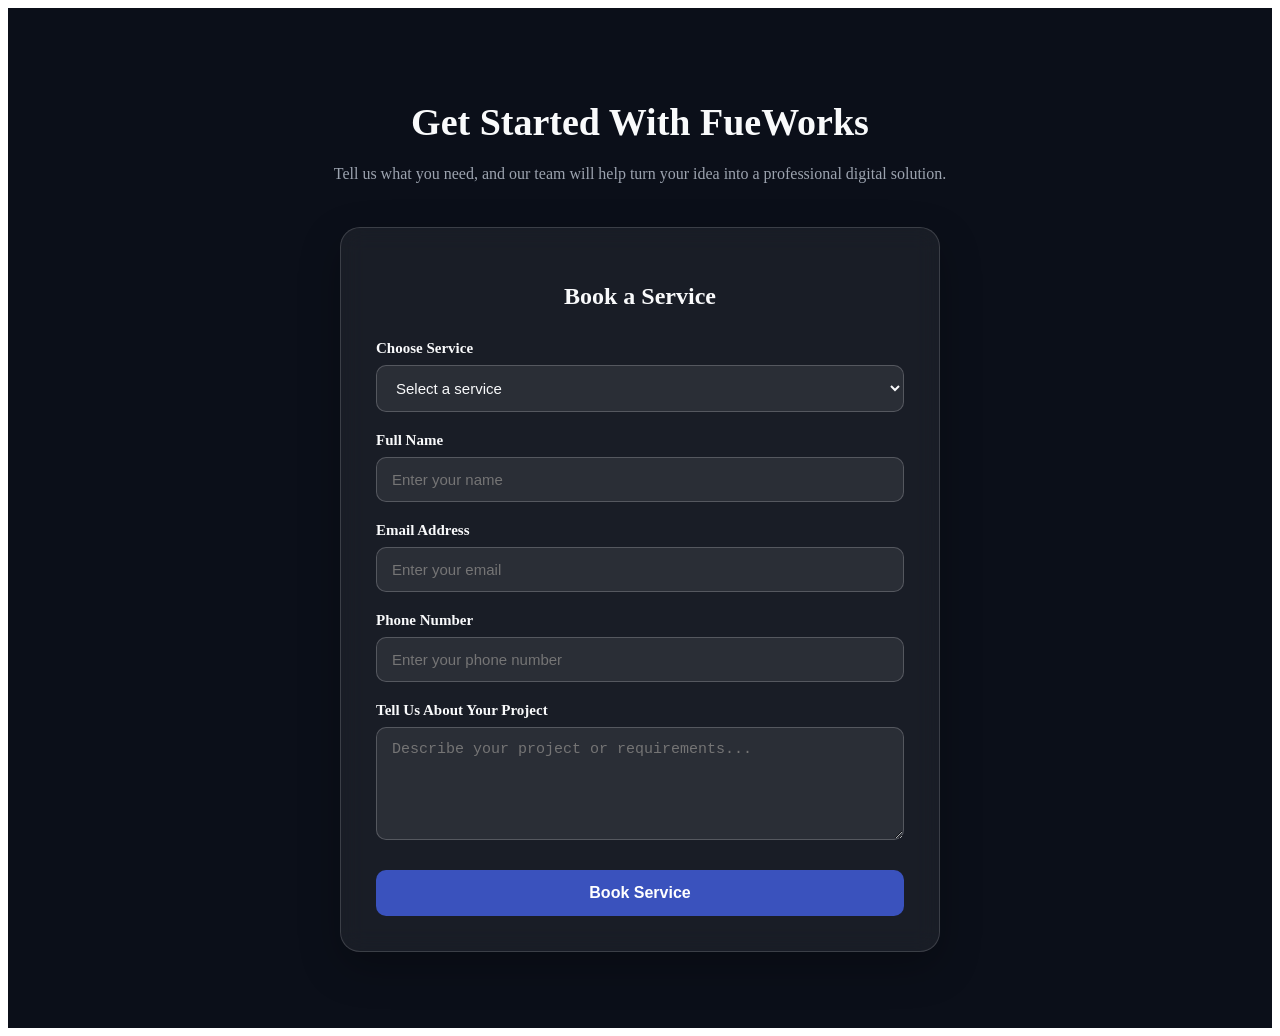
==== html/getService.html @ 1ae4ab77 "add:get service page" ====
<!DOCTYPE html>
<html lang="en">
<head>
    <meta charset="UTF-8">
    <meta name="viewport" content="width=device-width, initial-scale=1.0">
    <title>Get Service | FueWorks</title>
    <link rel="stylesheet" href="/css/getservice.css">
</head>

<body>

    <section class="get-service">

        <div class="service-header">
            <h1>Get Started With FueWorks</h1>
            <p>
                Tell us what you need, and our team will help turn your
                idea into a professional digital solution.
            </p>
        </div>

        <div class="service-form-container">

            <form class="service-form">

                <h2>Book a Service</h2>

                <!-- Service Selection -->
                <div class="form-group">
                    <label for="service">Choose Service</label>

                    <select id="service" name="service" required>
                        <option value="" disabled selected>
                            Select a service
                        </option>

                        <option value="web-application">
                            Web Application
                        </option>

                        <option value="mobile-application">
                            Mobile Application
                        </option>

                        <option value="both">
                            Web & Mobile Application
                        </option>
                    </select>
                </div>

                <!-- Name -->
                <div class="form-group">
                    <label for="name">Full Name</label>

                    <input
                        type="text"
                        id="name"
                        name="name"
                        placeholder="Enter your name"
                        required
                    >
                </div>

                <!-- Email -->
                <div class="form-group">
                    <label for="email">Email Address</label>

                    <input
                        type="email"
                        id="email"
                        name="email"
                        placeholder="Enter your email"
                        required
                    >
                </div>

                <!-- Phone -->
                <div class="form-group">
                    <label for="phone">Phone Number</label>

                    <input
                        type="tel"
                        id="phone"
                        name="phone"
                        placeholder="Enter your phone number"
                        required
                    >
                </div>

                <!-- Project Details -->
                <div class="form-group">
                    <label for="message">Tell Us About Your Project</label>

                    <textarea
                        id="message"
                        name="message"
                        rows="5"
                        placeholder="Describe your project or requirements..."
                    ></textarea>
                </div>

                <!-- Submit -->
                <button type="submit">
                    Book Service
                </button>

            </form>

        </div>

    </section>

</body>
</html>
---- css/getservice.css ----
/* ==============================
   GET SERVICE PAGE
   ============================== */
:root {
    --background: #0B0F19;
    --card: rgba(255, 255, 255, 0.08);
    --primary:rgba(198, 98, 228, 0.747);;
    --text: #F9FAFB;
    --muted: #9CA3AF;
    --border: rgba(255, 255, 255, 0.15);
}

.get-service {
    min-height: 100vh;

    padding: 60px 20px;

    background: var(--background);
    color: var(--text);
}


/* ==============================
   HEADER
   ============================== */

.service-header {
    max-width: 700px;

    margin: 0 auto 40px;

    text-align: center;
}

.service-header h1 {
    margin-bottom: 15px;

    font-size: 38px;
}

.service-header p {
    line-height: 1.7;

    color: var(--muted);
}


/* ==============================
   FORM CONTAINER
   ============================== */

.service-form-container {
    max-width: 600px;

    margin: auto;
}


/* ==============================
   FORM CARD
   ============================== */

.service-form {
    padding: 35px;

    background: rgba(255, 255, 255, 0.06);

    border: 1px solid rgba(255, 255, 255, 0.15);

    border-radius: 20px;

    backdrop-filter: blur(12px);

    box-shadow: 0 15px 40px rgba(0, 0, 0, 0.25);
}

.service-form h2 {
    margin-bottom: 30px;

    text-align: center;
}


/* ==============================
   FORM GROUP
   ============================== */

.form-group {
    display: flex;

    flex-direction: column;

    margin-bottom: 20px;
}

.form-group label {
    margin-bottom: 8px;

    font-size: 15px;

    font-weight: 600;
}


/* ==============================
   INPUT / SELECT / TEXTAREA
   ============================== */

.form-group input,
.form-group select,
.form-group textarea {

    width: 100%;

    box-sizing: border-box;

    padding: 13px 15px;

    border: 1px solid rgba(255, 255, 255, 0.2);

    border-radius: 10px;

    background: rgba(255, 255, 255, 0.08);

    color: var(--text);

    outline: none;

    font-size: 15px;
}


/* ==============================
   FOCUS EFFECT
   ============================== */

.form-group input:focus,
.form-group select:focus,
.form-group textarea:focus {

    border-color: rgb(193, 55, 235);

    box-shadow: 0 0 10px rgba(193, 55, 235, 0.25);
}


/* ==============================
   TEXTAREA
   ============================== */

.form-group textarea {
    resize: vertical;
}


/* ==============================
   SELECT OPTIONS
   ============================== */

.form-group select option {
    background: #111827;

    color: white;
}


/* ==============================
   BUTTON
   ============================== */

.service-form button {

    width: 100%;

    padding: 14px;

    margin-top: 10px;

    border: none;

    border-radius: 10px;

    background: rgb(58, 82, 189);

    color: white;

    font-size: 16px;

    font-weight: 600;

    cursor: pointer;

    transition: 0.3s;
}

.service-form button:hover {

    transform: translateY(-2px);

    box-shadow:
        0 8px 20px rgba(58, 82, 189, 0.4);
}


/* ==============================
   MOBILE
   ============================== */

@media (max-width: 600px) {

    .get-service {
        padding: 40px 15px;
    }

    .service-header h1 {
        font-size: 30px;
    }

    .service-form {
        padding: 25px 20px;
    }
}
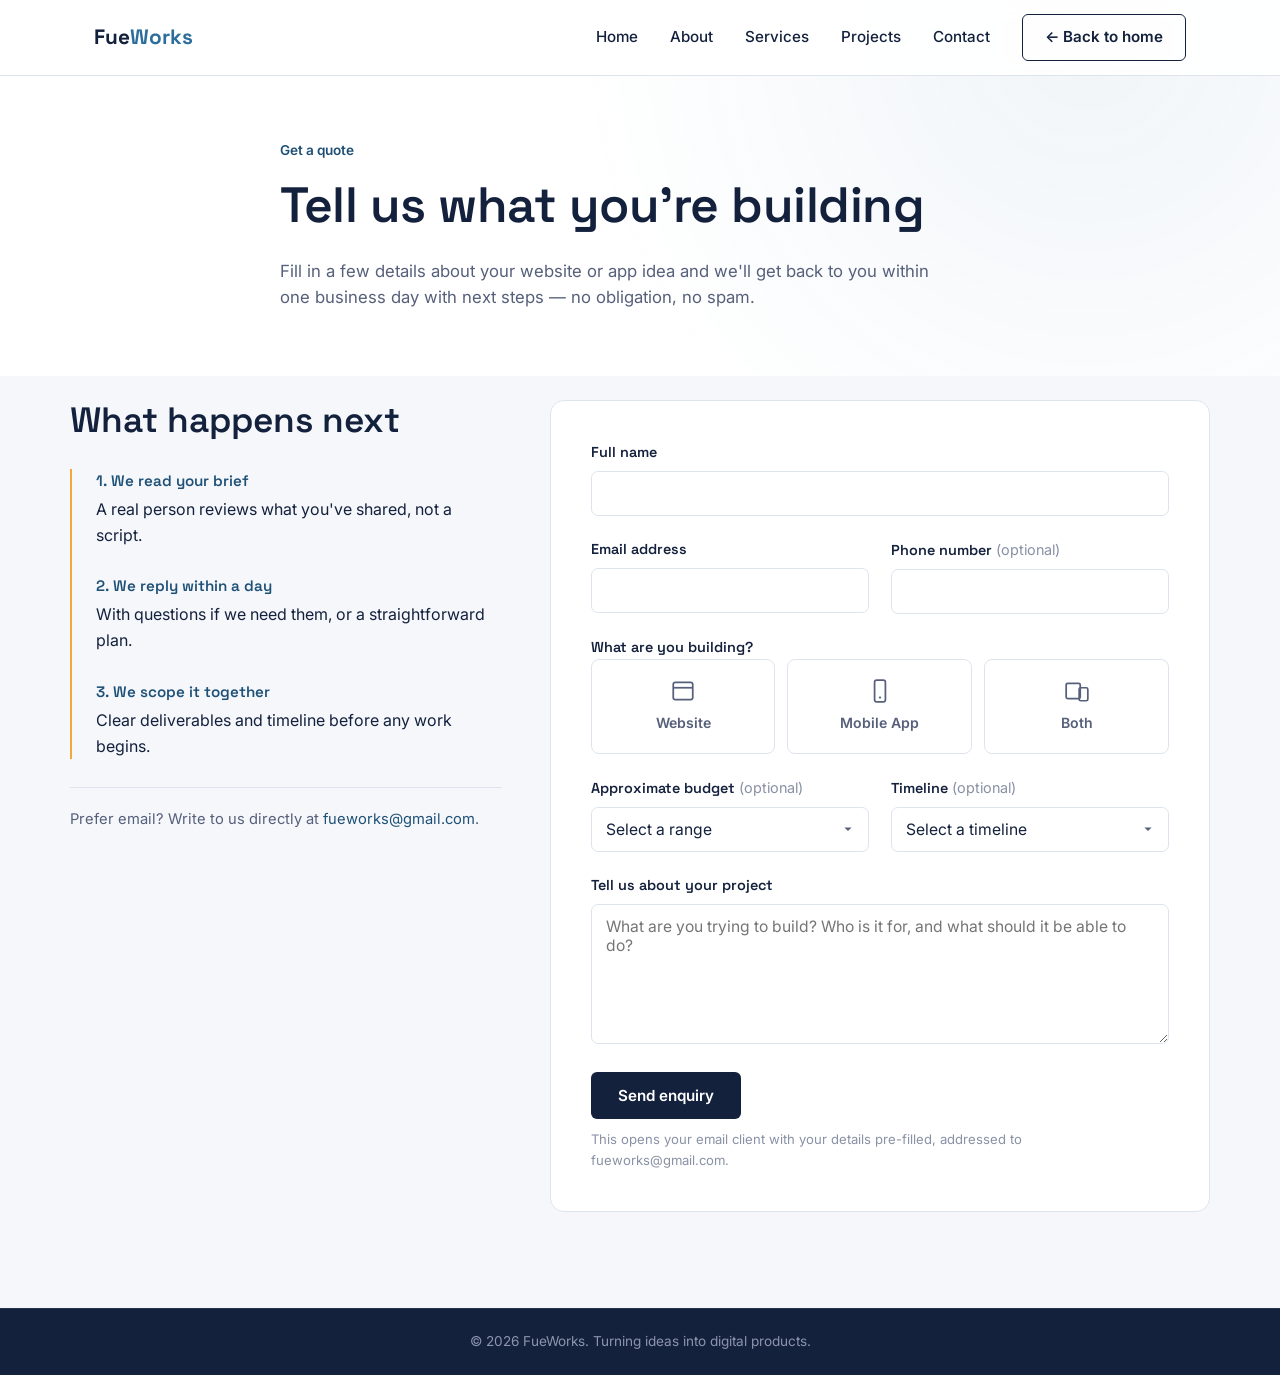
==== commit 0d0d857b: "Replace repository files" ====
--- a/html/getService.html
+++ b/html/getService.html
@@ -1,114 +1,173 @@
 <!DOCTYPE html>
 <html lang="en">
 <head>
-    <meta charset="UTF-8">
-    <meta name="viewport" content="width=device-width, initial-scale=1.0">
-    <title>Get Service | FueWorks</title>
-    <link rel="stylesheet" href="/css/getservice.css">
+<meta charset="UTF-8">
+<meta name="viewport" content="width=device-width, initial-scale=1.0">
+<title>Get a Service Quote — FueWorks</title>
+<meta name="description" content="Tell FueWorks about your website, mobile app or full-stack project and get a response within a business day.">
+<link rel="preconnect" href="https://fonts.googleapis.com">
+<link rel="preconnect" href="https://fonts.gstatic.com" crossorigin>
+<link href="https://fonts.googleapis.com/css2?family=Space+Grotesk:wght@500;600;700&family=Inter:wght@400;500;600&display=swap" rel="stylesheet">
+<link rel="stylesheet" href="/css/index.css">
+<link rel="stylesheet" href="/css/getService.css">
 </head>
-
 <body>
 
-    <section class="get-service">
+<header class="header" id="header">
+    <div class="header-inner">
+        <a href="/html/index.html#hero" class="logo">Fue<span>Works</span></a>
 
-        <div class="service-header">
-            <h1>Get Started With FueWorks</h1>
-            <p>
-                Tell us what you need, and our team will help turn your
-                idea into a professional digital solution.
+        <nav class="nav" id="nav">
+            <a href="../index.html#hero">Home</a>
+            <a href="../index.html#about">About</a>
+            <a href="../index.html#services">Services</a>
+            <a href="../index.html#projects">Projects</a>
+            <a href="../index.html#contact">Contact</a>
+        </nav>
+
+        <a href="../index.html" class="btn btn-ghost nav-cta">← Back to home</a>
+
+        <button class="hamburger" id="navbtn" aria-label="Open menu" aria-expanded="false" aria-controls="nav">
+            <span></span><span></span><span></span>
+        </button>
+    </div>
+</header>
+
+<main>
+
+    <section class="quote-hero">
+        <div class="quote-hero-inner">
+            <p class="hero-kicker">Get a quote</p>
+            <h1>Tell us what you're building</h1>
+            <p class="hero-lead">
+                Fill in a few details about your website or app idea and we'll get back
+                to you within one business day with next steps — no obligation, no spam.
             </p>
         </div>
+    </section>
 
-        <div class="service-form-container">
+    <section class="quote-body">
+        <div class="quote-grid">
 
-            <form class="service-form">
+            <aside class="quote-aside reveal">
+                <h2>What happens next</h2>
+                <dl class="about-facts">
+                    <div>
+                        <dt>1. We read your brief</dt>
+                        <dd>A real person reviews what you've shared, not a script.</dd>
+                    </div>
+                    <div>
+                        <dt>2. We reply within a day</dt>
+                        <dd>With questions if we need them, or a straightforward plan.</dd>
+                    </div>
+                    <div>
+                        <dt>3. We scope it together</dt>
+                        <dd>Clear deliverables and timeline before any work begins.</dd>
+                    </div>
+                </dl>
+                <p class="quote-aside-note">
+                    Prefer email? Write to us directly at
+                    <a href="mailto:fueworks@gmail.com">fueworks@gmail.com</a>.
+                </p>
+            </aside>
 
-                <h2>Book a Service</h2>
+            <div class="quote-form-wrap reveal">
+                <form id="quote-form" class="quote-form" novalidate>
 
-                <!-- Service Selection -->
-                <div class="form-group">
-                    <label for="service">Choose Service</label>
+                    <div class="field">
+                        <label for="q-name">Full name</label>
+                        <input type="text" id="q-name" name="name" autocomplete="name" required>
+                        <span class="field-error" data-error-for="q-name">Please enter your name.</span>
+                    </div>
 
-                    <select id="service" name="service" required>
-                        <option value="" disabled selected>
-                            Select a service
-                        </option>
+                    <div class="field-row">
+                        <div class="field">
+                            <label for="q-email">Email address</label>
+                            <input type="email" id="q-email" name="email" autocomplete="email" required>
+                            <span class="field-error" data-error-for="q-email">Enter a valid email address.</span>
+                        </div>
+                        <div class="field">
+                            <label for="q-phone">Phone number <span class="optional">(optional)</span></label>
+                            <input type="tel" id="q-phone" name="phone" autocomplete="tel">
+                        </div>
+                    </div>
 
-                        <option value="web-application">
-                            Web Application
-                        </option>
+                    <fieldset class="field service-type-field">
+                        <legend>What are you building?</legend>
+                        <div class="service-type-group" role="radiogroup">
+                            <input type="radio" id="type-web" name="project-type" value="Website" required>
+                            <label for="type-web">
+                                <svg viewBox="0 0 24 24" class="type-icon"><rect x="3" y="4" width="18" height="16" rx="2"/><path d="M3 9h18"/></svg>
+                                Website
+                            </label>
 
-                        <option value="mobile-application">
-                            Mobile Application
-                        </option>
+                            <input type="radio" id="type-app" name="project-type" value="Mobile App">
+                            <label for="type-app">
+                                <svg viewBox="0 0 24 24" class="type-icon"><rect x="7" y="2" width="10" height="20" rx="2"/><path d="M11 18h2"/></svg>
+                                Mobile App
+                            </label>
 
-                        <option value="both">
-                            Web & Mobile Application
-                        </option>
-                    </select>
+                            <input type="radio" id="type-both" name="project-type" value="Both">
+                            <label for="type-both">
+                                <svg viewBox="0 0 24 24" class="type-icon"><rect x="2" y="5" width="13" height="14" rx="1.5"/><rect x="14" y="9" width="8" height="12" rx="1.5"/></svg>
+                                Both
+                            </label>
+                        </div>
+                        <span class="field-error" data-error-for="project-type">Choose one option.</span>
+                    </fieldset>
+
+                    <div class="field-row">
+                        <div class="field">
+                            <label for="q-budget">Approximate budget <span class="optional">(optional)</span></label>
+                            <select id="q-budget" name="budget">
+                                <option value="">Select a range</option>
+                                <option>Under ₹50,000</option>
+                                <option>₹50,000 – ₹2,00,000</option>
+                                <option>₹2,00,000 – ₹5,00,000</option>
+                                <option>Above ₹5,00,000</option>
+                                <option>Not sure yet</option>
+                            </select>
+                        </div>
+                        <div class="field">
+                            <label for="q-timeline">Timeline <span class="optional">(optional)</span></label>
+                            <select id="q-timeline" name="timeline">
+                                <option value="">Select a timeline</option>
+                                <option>As soon as possible</option>
+                                <option>1 – 3 months</option>
+                                <option>3 – 6 months</option>
+                                <option>Just exploring options</option>
+                            </select>
+                        </div>
+                    </div>
+
+                    <div class="field">
+                        <label for="q-message">Tell us about your project</label>
+                        <textarea id="q-message" name="message" rows="6" placeholder="What are you trying to build? Who is it for, and what should it be able to do?" required></textarea>
+                        <span class="field-error" data-error-for="q-message">Tell us a little about your project.</span>
+                    </div>
+
+                    <button type="submit" class="btn btn-primary quote-submit">Send enquiry</button>
+                    <p class="quote-form-note">This opens your email client with your details pre-filled, addressed to fueworks@gmail.com.</p>
+                </form>
+
+                <div class="quote-success" id="quote-success" hidden>
+                    <svg viewBox="0 0 40 40" class="success-icon"><circle cx="20" cy="20" r="18"/><path d="M12 20 L17 26 L29 13"/></svg>
+                    <h2>Your email is ready to send</h2>
+                    <p>We've opened your email app with your enquiry filled in — just hit send and we'll reply within one business day.</p>
+                    <button type="button" class="btn btn-ghost" id="quote-reset">Fill in another enquiry</button>
                 </div>
-
-                <!-- Name -->
-                <div class="form-group">
-                    <label for="name">Full Name</label>
-
-                    <input
-                        type="text"
-                        id="name"
-                        name="name"
-                        placeholder="Enter your name"
-                        required
-                    >
-                </div>
-
-                <!-- Email -->
-                <div class="form-group">
-                    <label for="email">Email Address</label>
-
-                    <input
-                        type="email"
-                        id="email"
-                        name="email"
-                        placeholder="Enter your email"
-                        required
-                    >
-                </div>
-
-                <!-- Phone -->
-                <div class="form-group">
-                    <label for="phone">Phone Number</label>
-
-                    <input
-                        type="tel"
-                        id="phone"
-                        name="phone"
-                        placeholder="Enter your phone number"
-                        required
-                    >
-                </div>
-
-                <!-- Project Details -->
-                <div class="form-group">
-                    <label for="message">Tell Us About Your Project</label>
-
-                    <textarea
-                        id="message"
-                        name="message"
-                        rows="5"
-                        placeholder="Describe your project or requirements..."
-                    ></textarea>
-                </div>
-
-                <!-- Submit -->
-                <button type="submit">
-                    Book Service
-                </button>
-
-            </form>
+            </div>
 
         </div>
-
     </section>
 
+</main>
+
+<footer class="footer">
+    <p>© <span id="year"></span> FueWorks. Turning ideas into digital products.</p>
+</footer>
+
+<script src="/js/getService.js"></script>
+<script src="/js/index.js"></script>
 </body>
-</html>+</html>
--- a/css/index.css
+++ b/css/index.css
@@ -0,0 +1,498 @@
+/* ============================================================
+   FueWorks — bright, professional theme
+   Palette: ink navy + blueprint blue + signal amber on paper white
+   Type: Space Grotesk (display) + Inter (body)
+   ============================================================ */
+
+:root{
+    --ink:        #14213D;
+    --blue:       #2C6E9B;
+    --blue-dark:  #1F5177;
+    --amber:      #F2A93B;
+    --amber-dark: #D98F1F;
+    --white:      #FFFFFF;
+    --mist:       #F5F7FB;
+    --line:       #DEE4EE;
+    --slate:      #56607A;
+    --slate-light:#8891A5;
+
+    --font-display: 'Space Grotesk', 'Segoe UI', sans-serif;
+    --font-body: 'Inter', 'Segoe UI', sans-serif;
+
+    --container: 1140px;
+    --radius: 10px;
+    --header-h: 76px;
+}
+
+*, *::before, *::after{ box-sizing: border-box; }
+
+html{ scroll-behavior: smooth; scroll-padding-top: var(--header-h); }
+
+@media (prefers-reduced-motion: reduce){
+    html{ scroll-behavior: auto; }
+    *{ animation-duration: 0.001ms !important; transition-duration: 0.001ms !important; }
+}
+
+body{
+    margin: 0;
+    font-family: var(--font-body);
+    color: var(--ink);
+    background: var(--white);
+    line-height: 1.6;
+    -webkit-font-smoothing: antialiased;
+}
+
+h1, h2, h3, h4{
+    font-family: var(--font-display);
+    color: var(--ink);
+    line-height: 1.15;
+    margin: 0 0 0.5em;
+    font-weight: 600;
+}
+
+h1{ font-size: clamp(2rem, 4.2vw, 3.1rem); letter-spacing: -0.01em; }
+h2{ font-size: clamp(1.6rem, 3vw, 2.2rem); }
+h3{ font-size: 1.15rem; }
+
+p{ margin: 0 0 1em; color: var(--slate); max-width: 62ch; }
+
+a{ color: var(--blue-dark); text-decoration: none; }
+
+img{ max-width: 100%; display: block; }
+
+section{ padding: 96px 24px; }
+
+.section-lead{ font-size: 1.05rem; max-width: 56ch; }
+
+/* -------------------- Buttons -------------------- */
+.btn{
+    display: inline-flex;
+    align-items: center;
+    gap: 8px;
+    padding: 13px 26px;
+    border-radius: 6px;
+    font-family: var(--font-body);
+    font-weight: 600;
+    font-size: 0.95rem;
+    border: 1.5px solid transparent;
+    cursor: pointer;
+    transition: transform 0.15s ease, background 0.15s ease, border-color 0.15s ease, color 0.15s ease;
+}
+.btn-primary{
+    background: var(--ink);
+    color: var(--white);
+}
+.btn-primary:hover{ background: var(--blue-dark); transform: translateY(-1px); }
+
+.btn-ghost{
+    border-color: var(--ink);
+    color: var(--ink);
+    padding: 10px 22px;
+}
+.btn-ghost:hover{ background: var(--ink); color: var(--white); }
+
+.btn-text{
+    color: var(--ink);
+    padding: 13px 4px;
+}
+.btn-text span{ transition: transform 0.2s ease; display: inline-block; }
+.btn-text:hover span{ transform: translateY(3px); }
+
+/* -------------------- Header -------------------- */
+.header{
+    position: fixed;
+    inset: 0 0 auto 0;
+    height: var(--header-h);
+    z-index: 100;
+    background: rgba(255,255,255,0.9);
+    backdrop-filter: blur(8px);
+    border-bottom: 1px solid var(--line);
+}
+.header-inner{
+    max-width: var(--container);
+    margin: 0 auto;
+    height: 100%;
+    padding: 0 24px;
+    display: flex;
+    align-items: center;
+    justify-content: space-between;
+    gap: 24px;
+}
+.logo{
+    font-family: var(--font-display);
+    font-size: 1.3rem;
+    font-weight: 700;
+    color: var(--ink);
+}
+.logo span{ color: var(--blue); }
+
+.nav{
+    display: flex;
+    gap: 32px;
+    margin-left: auto;
+}
+.nav a{
+    color: var(--ink);
+    font-weight: 500;
+    font-size: 0.95rem;
+    position: relative;
+    padding: 4px 0;
+}
+.nav a::after{
+    content: '';
+    position: absolute;
+    left: 0; right: 100%; bottom: 0;
+    height: 2px;
+    background: var(--amber);
+    transition: right 0.2s ease;
+}
+.nav a:hover::after{ right: 0; }
+
+.nav-cta{ margin-left: 8px; flex-shrink: 0; }
+
+.hamburger{
+    display: none;
+    flex-direction: column;
+    justify-content: center;
+    gap: 5px;
+    width: 40px; height: 40px;
+    background: none;
+    border: none;
+    cursor: pointer;
+}
+.hamburger span{
+    display: block;
+    width: 22px; height: 2px;
+    background: var(--ink);
+    margin: 0 auto;
+    transition: transform 0.25s ease, opacity 0.25s ease;
+}
+.hamburger[aria-expanded="true"] span:nth-child(1){ transform: translateY(7px) rotate(45deg); }
+.hamburger[aria-expanded="true"] span:nth-child(2){ opacity: 0; }
+.hamburger[aria-expanded="true"] span:nth-child(3){ transform: translateY(-7px) rotate(-45deg); }
+
+/* -------------------- Hero -------------------- */
+.hero{
+    padding-top: calc(var(--header-h) + 64px);
+    padding-bottom: 72px;
+    background:
+        radial-gradient(circle at 85% 20%, rgba(44,110,155,0.07), transparent 45%),
+        var(--white);
+}
+.hero-grid{
+    max-width: var(--container);
+    margin: 0 auto;
+    display: grid;
+    grid-template-columns: 1.05fr 0.95fr;
+    gap: 48px;
+    align-items: center;
+}
+.hero-kicker{
+    font-size: 0.85rem;
+    color: var(--blue-dark);
+    font-weight: 600;
+    margin-bottom: 14px;
+}
+.hero-lead{ font-size: 1.08rem; }
+.hero-actions{
+    display: flex;
+    align-items: center;
+    gap: 18px;
+    margin-top: 8px;
+    flex-wrap: wrap;
+}
+
+.hero-diagram{ width: 100%; }
+.blueprint-svg{ width: 100%; height: auto; }
+.bp-grid path{ stroke: var(--line); stroke-width: 1; }
+.bp-path{
+    fill: none;
+    stroke: var(--blue);
+    stroke-width: 2;
+    stroke-linecap: round;
+    stroke-dasharray: 620;
+    stroke-dashoffset: 620;
+    animation: draw 1.8s ease forwards 0.3s;
+}
+@keyframes draw{ to{ stroke-dashoffset: 0; } }
+
+.bp-node circle{ fill: var(--white); stroke: var(--blue); stroke-width: 2; }
+.bp-node-accent circle{ stroke: var(--amber); fill: var(--amber); }
+.bp-icon-line{ fill: none; stroke: var(--blue); stroke-width: 1.6; stroke-linecap: round; }
+.bp-icon-fill{ fill: var(--white); }
+.bp-check{ fill: none; stroke: var(--blue); stroke-width: 1.8; stroke-linecap: round; stroke-linejoin: round; }
+.bp-node{
+    opacity: 0;
+    animation: pop 0.5s ease forwards;
+}
+.bp-node:nth-of-type(1){ animation-delay: 0.35s; }
+.bp-node:nth-of-type(2){ animation-delay: 0.9s; }
+.bp-node:nth-of-type(3){ animation-delay: 1.45s; }
+.bp-node:nth-of-type(4){ animation-delay: 1.95s; }
+@keyframes pop{ from{ opacity: 0; transform: scale(0.6); } to{ opacity: 1; transform: scale(1); } }
+
+.bp-label{
+    font-family: var(--font-body);
+    font-size: 12px;
+    font-weight: 600;
+    fill: var(--slate);
+    opacity: 0;
+    animation: pop 0.5s ease forwards;
+}
+.bp-label:nth-of-type(1){ animation-delay: 0.5s; }
+
+text.bp-label{ animation: fadeIn 0.4s ease forwards; opacity: 0; }
+text.bp-label:nth-child(6){ animation-delay: 0.55s; }
+text.bp-label:nth-child(9){ animation-delay: 1.1s; }
+text.bp-label:nth-child(12){ animation-delay: 1.65s; }
+text.bp-label:nth-child(15){ animation-delay: 2.15s; }
+@keyframes fadeIn{ to{ opacity: 1; } }
+
+/* -------------------- Scroll reveal -------------------- */
+.reveal{
+    opacity: 0;
+    transform: translateY(18px);
+    transition: opacity 0.6s ease, transform 0.6s ease;
+}
+.reveal.is-visible{ opacity: 1; transform: translateY(0); }
+
+.service-grid .reveal:nth-child(2){ transition-delay: 0.05s; }
+.service-grid .reveal:nth-child(3){ transition-delay: 0.1s; }
+.service-grid .reveal:nth-child(4){ transition-delay: 0.15s; }
+.service-grid .reveal:nth-child(5){ transition-delay: 0.2s; }
+.service-grid .reveal:nth-child(6){ transition-delay: 0.25s; }
+
+/* -------------------- About -------------------- */
+.about{ background: var(--mist); }
+.about-inner{
+    max-width: var(--container);
+    margin: 0 auto;
+    display: grid;
+    grid-template-columns: 1.4fr 1fr;
+    gap: 56px;
+}
+.about-copy span{ color: var(--blue-dark); font-weight: 600; }
+.about-callout{
+    font-family: var(--font-display);
+    font-size: 1.2rem;
+    color: var(--ink);
+    font-weight: 600;
+    margin-top: 1.4em;
+}
+.about-facts{
+    margin: 0;
+    display: flex;
+    flex-direction: column;
+    gap: 26px;
+    border-left: 2px solid var(--amber);
+    padding-left: 28px;
+}
+.about-facts dt{
+    font-family: var(--font-display);
+    font-weight: 600;
+    color: var(--blue-dark);
+    font-size: 0.95rem;
+    margin-bottom: 4px;
+}
+.about-facts dd{
+    margin: 0;
+    color: var(--ink);
+    font-size: 1rem;
+}
+
+/* -------------------- Services -------------------- */
+.service-inner{ max-width: var(--container); margin: 0 auto; }
+.service-grid{
+    display: grid;
+    grid-template-columns: repeat(3, 1fr);
+    gap: 1px;
+    background: var(--line);
+    border: 1px solid var(--line);
+    margin-top: 48px;
+    border-radius: var(--radius);
+    overflow: hidden;
+}
+.service-card{
+    background: var(--white);
+    padding: 34px 30px;
+    transition: background 0.2s ease;
+}
+.service-card:hover{ background: var(--mist); }
+.service-icon{
+    width: 38px; height: 38px;
+    fill: none;
+    stroke: var(--blue);
+    stroke-width: 1.6;
+    margin-bottom: 18px;
+}
+.service-card h3{ margin-bottom: 8px; }
+.service-card p{ font-size: 0.95rem; margin-bottom: 0; }
+
+.get-service{ text-align: center; margin-top: 52px; }
+
+/* -------------------- Workflow -------------------- */
+.workflow{ background: var(--mist); text-align: center; }
+.workflow h2, .workflow .section-lead{ max-width: none; margin-left: auto; margin-right: auto; }
+.timeline{
+    position: relative;
+    max-width: var(--container);
+    margin: 56px auto 0;
+    display: grid;
+    grid-template-columns: repeat(5, 1fr);
+    gap: 20px;
+    text-align: left;
+}
+.timeline-line{
+    position: absolute;
+    top: 13px;
+    left: 0%;
+    width: 80%;
+    height: 4px;
+    display: none;
+}
+.timeline-line line{
+    stroke: var(--line);
+    stroke-width: 4;
+}
+.work-step{ position: relative; padding-top: 40px; }
+.step-num{
+    position: absolute;
+    top: 0; left: 0;
+    font-family: var(--font-display);
+    font-weight: 700;
+    font-size: 0.85rem;
+    color: var(--white);
+    background: var(--ink);
+    width: 26px; height: 26px;
+    border-radius: 50%;
+    display: flex;
+    align-items: center;
+    justify-content: center;
+}
+.work-step h3{ font-size: 1rem; margin-bottom: 6px; }
+.work-step p{ font-size: 0.9rem; margin-bottom: 0; }
+
+/* -------------------- Projects -------------------- */
+.projects{ max-width: var(--container); margin: 0 auto; }
+.project-grid{
+    display: grid;
+    grid-template-columns: 1fr 1fr;
+    gap: 24px;
+    margin-top: 40px;
+}
+.project-card{
+    display: block;
+    padding: 36px;
+    border: 1px solid var(--line);
+    border-radius: var(--radius);
+    background: var(--white);
+    transition: border-color 0.2s ease, transform 0.2s ease;
+}
+.project-card:hover{ border-color: var(--blue); transform: translateY(-3px); }
+.project-tag{
+    display: inline-block;
+    font-size: 0.78rem;
+    font-weight: 600;
+    color: var(--amber-dark);
+    background: rgba(242,169,59,0.14);
+    padding: 4px 10px;
+    border-radius: 4px;
+    margin-bottom: 14px;
+}
+.project-card h3{ margin-bottom: 8px; }
+.project-link{ color: var(--blue-dark); font-weight: 600; font-size: 0.92rem; }
+
+/* -------------------- Contact -------------------- */
+.contact{
+    background: var(--ink);
+    color: var(--white);
+}
+.contact-inner{
+    max-width: var(--container);
+    margin: 0 auto;
+    display: grid;
+    grid-template-columns: 1fr 1fr;
+    gap: 56px;
+    align-items: start;
+}
+.contact h2{ color: var(--white); }
+.contact-intro p{ color: #C4CBDA; }
+.contact-details{
+    display: grid;
+    grid-template-columns: 1fr 1fr;
+    gap: 28px 24px;
+}
+.contact-details a, .contact-details span:last-child{ color: var(--white); font-weight: 500; }
+.contact-details a:hover{ color: var(--amber); }
+.contact-label{
+    display: block;
+    font-size: 0.78rem;
+    text-transform: none;
+    color: #8B94AC;
+    margin-bottom: 4px;
+}
+
+/* -------------------- Footer -------------------- */
+.footer{
+    text-align: center;
+    padding: 22px 24px;
+    background: var(--ink);
+    border-top: 1px solid rgba(255,255,255,0.08);
+}
+.footer p{
+    margin: 0;
+    color: #8B94AC;
+    font-size: 0.85rem;
+    max-width: none;
+}
+
+/* -------------------- Responsive -------------------- */
+@media (min-width: 861px){
+    .timeline-line{ display: block; }
+}
+
+@media (max-width: 1024px){
+    .service-grid{ grid-template-columns: repeat(2, 1fr); }
+}
+
+@media (max-width: 860px){
+    .nav, .nav-cta{ display: none; }
+    .hamburger{ display: flex; }
+
+    .header.nav-open .nav{
+        display: flex;
+        flex-direction: column;
+        position: absolute;
+        top: var(--header-h);
+        left: 0; right: 0;
+        background: var(--white);
+        padding: 20px 24px 28px;
+        border-bottom: 1px solid var(--line);
+        gap: 18px;
+    }
+    .header.nav-open .nav-cta{
+        display: inline-flex;
+        position: absolute;
+        top: calc(var(--header-h) + 200px);
+        left: 24px;
+    }
+
+    .hero-grid{ grid-template-columns: 1fr; }
+    .hero-diagram{ order: -1; max-width: 340px; margin: 0 auto; }
+
+    .about-inner{ grid-template-columns: 1fr; }
+    .about-facts{ border-left: none; border-top: 2px solid var(--amber); padding-left: 0; padding-top: 24px; }
+
+    .service-grid{ grid-template-columns: 1fr; }
+
+    .timeline{ grid-template-columns: 1fr; gap: 32px; }
+
+    .project-grid{ grid-template-columns: 1fr; }
+
+    .contact-inner{ grid-template-columns: 1fr; gap: 40px; }
+}
+
+@media (max-width: 480px){
+    section{ padding: 72px 20px; }
+    .contact-details{ grid-template-columns: 1fr; }
+}
--- a/css/getService.css
+++ b/css/getService.css
@@ -0,0 +1,234 @@
+/* ============================================================
+   Get Service page — extends index.css tokens
+   ============================================================ */
+:root{
+    --ink:        #14213D;
+    --blue:       #2C6E9B;
+    --blue-dark:  #1F5177;
+    --amber:      #F2A93B;
+    --amber-dark: #D98F1F;
+    --white:      #FFFFFF;
+    --mist:       #F5F7FB;
+    --line:       #DEE4EE;
+    --slate:      #56607A;
+    --slate-light:#8891A5;
+
+    --font-display: 'Space Grotesk', 'Segoe UI', sans-serif;
+    --font-body: 'Inter', 'Segoe UI', sans-serif;
+
+    --container: 1140px;
+    --radius: 10px;
+    --header-h: 76px;
+}
+.quote-hero{
+    padding-top: calc(var(--header-h) + 64px);
+    padding-bottom: 48px;
+    background:
+        radial-gradient(circle at 85% 10%, rgba(44,110,155,0.07), transparent 45%),
+        var(--white);
+}
+.quote-hero-inner{
+    max-width: 720px;
+    margin: 0 auto;
+}
+.quote-hero .hero-lead{ font-size: 1.05rem; }
+
+.quote-body{
+    background: var(--mist);
+    padding-top: 24px;
+}
+.quote-grid{
+    max-width: var(--container);
+    margin: 0 auto;
+    display: grid;
+    grid-template-columns: 0.85fr 1.3fr;
+    gap: 48px;
+    align-items: start;
+}
+
+/* ---- Sidebar ---- */
+.quote-aside{
+    position: sticky;
+    top: calc(var(--header-h) + 32px);
+}
+.quote-aside .about-facts{
+    border-left: 2px solid var(--amber);
+    padding-left: 24px;
+    margin-top: 28px;
+}
+.quote-aside-note{
+    margin-top: 28px;
+    font-size: 0.92rem;
+    padding-top: 20px;
+    border-top: 1px solid var(--line);
+}
+
+/* ---- Form card ---- */
+.quote-form-wrap{
+    background: var(--white);
+    border: 1px solid var(--line);
+    border-radius: 14px;
+    padding: 40px;
+}
+
+.quote-form{
+    display: flex;
+    flex-direction: column;
+    gap: 22px;
+}
+.field-row{
+    display: grid;
+    grid-template-columns: 1fr 1fr;
+    gap: 22px;
+}
+.field{
+    display: flex;
+    flex-direction: column;
+    gap: 7px;
+}
+.field label, .service-type-field legend{
+    font-family: var(--font-display);
+    font-size: 0.9rem;
+    font-weight: 600;
+    color: var(--ink);
+    padding: 0;
+}
+.optional{
+    font-family: var(--font-body);
+    font-weight: 400;
+    color: var(--slate-light);
+}
+
+input[type="text"],
+input[type="email"],
+input[type="tel"],
+select,
+textarea{
+    font-family: var(--font-body);
+    font-size: 0.98rem;
+    color: var(--ink);
+    background: var(--white);
+    border: 1.5px solid var(--line);
+    border-radius: 7px;
+    padding: 12px 14px;
+    width: 100%;
+    transition: border-color 0.15s ease, box-shadow 0.15s ease;
+}
+textarea{ resize: vertical; min-height: 130px; font-family: var(--font-body); }
+
+input:focus-visible,
+select:focus-visible,
+textarea:focus-visible{
+    outline: none;
+    border-color: var(--blue);
+    box-shadow: 0 0 0 3px rgba(44,110,155,0.15);
+}
+
+select{ appearance: none; background-image: url("data:image/svg+xml,%3Csvg xmlns='http://www.w3.org/2000/svg' viewBox='0 0 20 20' fill='%2356607A'%3E%3Cpath d='M5.5 8l4.5 4.5L14.5 8'/%3E%3C/svg%3E"); background-repeat: no-repeat; background-position: right 12px center; background-size: 16px; padding-right: 38px; }
+
+.field.has-error input,
+.field.has-error textarea,
+.field.has-error select{
+    border-color: #C0392B;
+}
+.field-error{
+    display: none;
+    font-size: 0.82rem;
+    color: #C0392B;
+}
+.field.has-error .field-error,
+.service-type-field.has-error .field-error{ display: block; }
+
+/* ---- Service type segmented control ---- */
+.service-type-field{
+    border: none;
+    padding: 0;
+    margin: 0;
+    display: flex;
+    flex-direction: column;
+    gap: 10px;
+}
+.service-type-group{
+    display: grid;
+    grid-template-columns: repeat(3, 1fr);
+    gap: 12px;
+}
+.service-type-group input[type="radio"]{
+    position: absolute;
+    opacity: 0;
+    width: 1px; height: 1px;
+}
+.service-type-group label{
+    display: flex;
+    flex-direction: column;
+    align-items: center;
+    gap: 8px;
+    text-align: center;
+    font-family: var(--font-body);
+    font-size: 0.88rem;
+    font-weight: 600;
+    color: var(--slate);
+    border: 1.5px solid var(--line);
+    border-radius: 8px;
+    padding: 18px 10px;
+    cursor: pointer;
+    transition: border-color 0.15s ease, background 0.15s ease, color 0.15s ease;
+}
+.type-icon{
+    width: 26px; height: 26px;
+    fill: none;
+    stroke: currentColor;
+    stroke-width: 1.6;
+}
+.service-type-group label:hover{ border-color: var(--blue); }
+.service-type-group input[type="radio"]:checked + label{
+    border-color: var(--blue);
+    background: rgba(44,110,155,0.07);
+    color: var(--blue-dark);
+}
+.service-type-group input[type="radio"]:focus-visible + label{
+    outline: 2px solid var(--blue);
+    outline-offset: 2px;
+}
+
+.quote-submit{ align-self: flex-start; margin-top: 6px; }
+.quote-form-note{
+    font-size: 0.82rem;
+    color: var(--slate-light);
+    margin: -12px 0 0;
+}
+
+/* ---- Success state ---- */
+.quote-success{
+    background: var(--white);
+    border: 1px solid var(--line);
+    border-radius: 14px;
+    padding: 56px 40px;
+    text-align: center;
+}
+.success-icon{
+    width: 56px; height: 56px;
+    margin: 0 auto 20px;
+    fill: none;
+    stroke: var(--blue);
+    stroke-width: 1.8;
+    stroke-linecap: round;
+    stroke-linejoin: round;
+}
+.success-icon circle{ stroke: var(--amber); }
+.quote-success h2{ margin-bottom: 10px; }
+.quote-success p{ margin: 0 auto 24px; }
+
+/* ---- Responsive ---- */
+@media (max-width: 900px){
+    .quote-grid{ grid-template-columns: 1fr; }
+    .quote-aside{ position: static; }
+}
+
+@media (max-width: 560px){
+    .quote-form-wrap{ padding: 26px; }
+    .field-row{ grid-template-columns: 1fr; }
+    .service-type-group{ grid-template-columns: 1fr 1fr 1fr; gap: 8px; }
+    .service-type-group label{ padding: 12px 4px; font-size: 0.78rem; }
+    .type-icon{ width: 20px; height: 20px; }
+}
